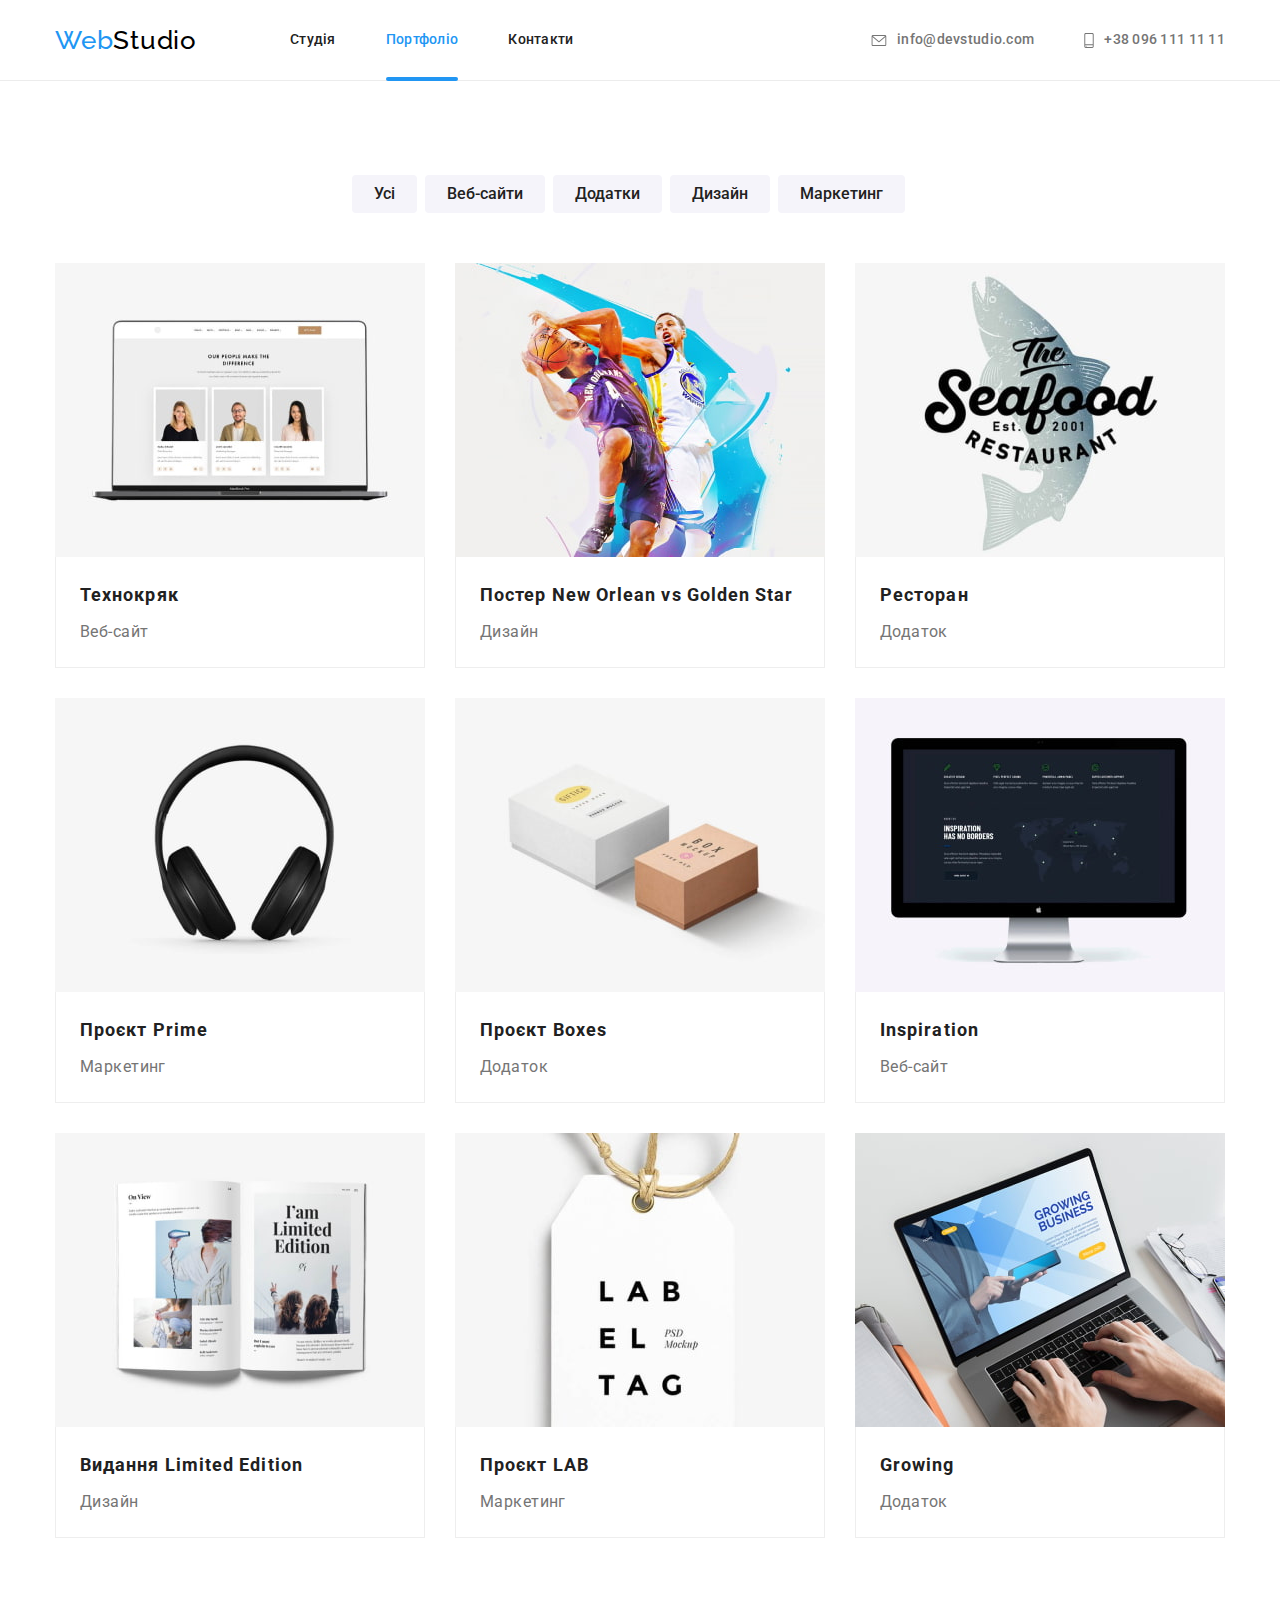
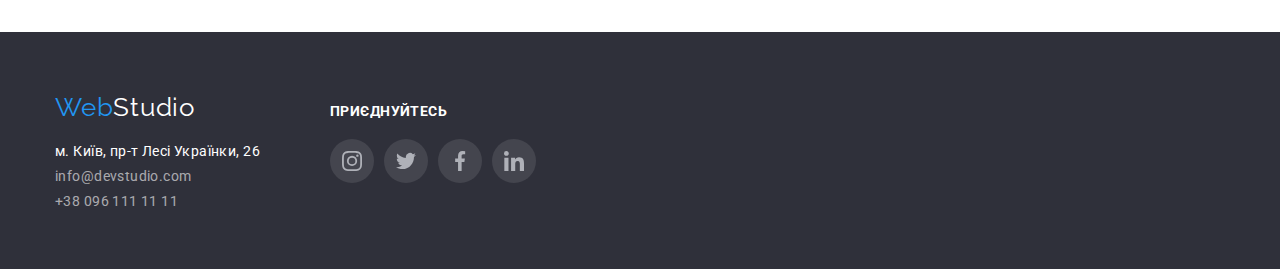
==== portfolio.html @ b23ffc05 "added_HW_5" ====
<!DOCTYPE html>
<html lang="uk">
  <head>
    <meta charset="UTF-8" />
    <meta http-equiv="X-UA-Compatible" content="IE=edge" />
    <meta name="viewport" content="width=device-width, initial-scale=1.0" />
    <title>портфоліо WebStudio</title>
    <link
      href="https://fonts.googleapis.com/css2?family=Raleway:wght@700&family=Roboto:wght@400;500;700;900&display=swap"
      rel="stylesheet"
    />
    <link
      rel="stylesheet"
      href="https://cdnjs.cloudflare.com/ajax/libs/modern-normalize/1.1.0/modern-normalize.min.css"
    />
    <link rel="stylesheet" href="./css/styles.css" />
  </head>
  <body>
    <header>
      <div class="container divheader">
        <nav class="navfooter">
          <a lang="en" href="./index.html" class="logo header">
            <span class="halflogo">Web</span>Studio</a
          >
          <ul class="ulnavigationone">
            <li class="linavigationone"><a href="./index.html" class="link">Студія</a></li>
            <li class="linavigationone">
              <a href="./portfolio.html" class="link current">Портфоліо</a>
            </li>
            <li class="linavigationone"><a href="" class="link">Контакти</a></li>
          </ul>
        </nav>
        <ul class="ulnavigationtwo">
          <li class="linavigationtwo">
            <a lang="en" href="mailto:info@devstudio.com" class="contacts-header">
              <svg class="icon-contacts" width="16" height="12">
                <use href="./images/icons.svg#icon-envelope"></use>
              </svg>
              info@devstudio.com
            </a>
          </li>
          <li class="linavigationtwo">
            <a href="tel:+380961111111" class="contacts-header">
              <svg class="icon-contacts" width="10" height="16">
                <use href="./images/icons.svg#icon-smartphone"></use>
              </svg>
              +38 096 111 11 11
            </a>
          </li>
        </ul>
      </div>
    </header>

    <main>
      <section class="section portfolio">
        <div class="container">
          <h1 class="hidden">Наше портфоліо</h1>
          <ul class="ulbuttonfive">
            <li class="libuttonfive">
              <button type="button" class="button-secondary current">Усі</button>
            </li>
            <li class="libuttonfive">
              <button type="button" class="button-secondary current">Веб-сайти</button>
            </li>
            <li class="libuttonfive">
              <button type="button" class="button-secondary current">Додатки</button>
            </li>
            <li class="libuttonfive">
              <button type="button" class="button-secondary current">Дизайн</button>
            </li>
            <li class="libuttonfive">
              <button type="button" class="button-secondary current">Маркетинг</button>
            </li>
          </ul>
          <ul class="ulfive">
            <li class="lifive">
              <a href="" class="link-portfolio">
                <div class="portfolio-overlay"> 
                <img src="./images/8.jpg" alt="Технокряк" width="370" height="294" /><div class="overlay-hide"><p class="text-overlay">Ресурс пропонує комплексні пропозиції з різним рівнем функціоналу та сервісів. Все це дозволить відвідувачу отримати вичерпні відомості про компанію чи приватну особу.</p></div></div>
                <div class="border">
                  <h2 class="project">Технокряк</h2>
                  <p class="kind">Веб-сайт</p>
                </div>
              </a>
            </li>
            <li class="lifive">
              <a href="" class="link-portfolio">
                <img
                  src="./images/9.jpg"
                  alt="Постер New Orlean vs Golden Star"
                  width="370"
                  height="294"
                />
                <div class="border">
                  <h2 class="project">Постер New Orlean vs Golden Star</h2>
                  <p class="kind">Дизайн</p>
                </div>
              </a>
            </li>
            <li class="lifive">
              <a href="" class="link-portfolio">
                <img src="./images/10.jpg" alt="Ресторан Seafood" width="370" height="294" />
                <div class="border">
                  <h2 class="project">Ресторан</h2>
                  <p class="kind">Додаток</p>
                </div>
              </a>
            </li>
            <li class="lifive">
              <a href="" class="link-portfolio">
                <img src="./images/11.jpg" alt="Проєкт Prime" width="370" height="294" />
                <div class="border">
                  <h2 class="project">Проєкт Prime</h2>
                  <p class="kind">Маркетинг</p>
                </div>
              </a>
            </li>
            <li class="lifive">
              <a href="" class="link-portfolio">
                <img src="./images/12.jpg" alt="Проєкт Boxes" width="370" height="294" />
                <div class="border">
                  <h2 class="project">Проєкт Boxes</h2>
                  <p class="kind">Додаток</p>
                </div>
              </a>
            </li>
            <li class="lifive">
              <a href="" class="link-portfolio">
                <img
                  src="./images/13.jpg"
                  alt="Inspiration has no Borders"
                  width="370"
                  height="294"
                />
                <div class="border">
                  <h2 class="project">Inspiration</h2>
                  <p class="kind">Веб-сайт</p>
                </div>
              </a>
            </li>
            <li class="lifive">
              <a href="" class="link-portfolio">
                <img src="./images/14.jpg" alt="Видання Limited Edition" width="370" height="294" />
                <div class="border">
                  <h2 class="project">Видання Limited Edition</h2>
                  <p class="kind">Дизайн</p>
                </div>
              </a>
            </li>
            <li class="lifive">
              <a href="" class="link-portfolio">
                <img src="./images/15.jpg" alt="Проєкт LAB" width="370" height="294" />
                <div class="border">
                  <h2 class="project">Проєкт LAB</h2>
                  <p class="kind">Маркетинг</p>
                </div>
              </a>
            </li>
            <li class="lifive">
              <a href="" class="link-portfolio">
                <img src="./images/16.jpg" alt="Growing Business" width="370" height="294" />
                <div class="border">
                  <h2 class="project">Growing</h2>
                  <p class="kind">Додаток</p>
                </div>
              </a>
            </li>
          </ul>
        </div>
      </section>
    </main>

    <footer class="page-footer">
      <div class="container divfooter">
        <div>
          <a lang="en" href="./index.html" class="logo footer">
            <span class="halflogo">Web</span>Studio</a
          >
          <address class="address">
            <ul class="ulfooter">
              <li class="lifooter">
                <a
                  class="link addresslink"
                  href="https://www.google.com/maps/place/%D0%B1%D1%83%D0%BB.+%D0%9B%D0%B5%D1%81%D0%B8+%D0%A3%D0%BA%D1%80%D0%B0%D0%B8%D0%BD%D0%BA%D0%B8,+26,+%D0%9A%D0%B8%D0%B5%D0%B2,+02000/@50.4265807,30.5383858,17z/data=!3m1!4b1!4m5!3m4!1s0x40d4cf0e033ecbe9:0x57a4dffefec77da0!8m2!3d50.4265807!4d30.5383858"
                  target="_blank"
                  rel="noopener noreferrer"
                  >м. Київ, пр-т Лесі Українки, 26</a
                >
              </li>
              <li class="lifooter">
                <a lang="en" href="mailto:info@devstudio.com" class="contacts-footer">
                  info@devstudio.com</a
                >
              </li>
              <li class="lifooter">
                <a href="tel:+380961111111" class="contacts-footer">+38 096 111 11 11</a>
              </li>
            </ul>
          </address>
        </div>
        <div class="social-footer">
          <b class="makeit">ПРИЄДНУЙТЕСЬ</b>
          <ul class="footer-links">
            <li class="social-list">
              <a href="" class="social-link">
                <svg width="20" height="20">
                  <use href="./images/icons.svg#icon-instagram"></use>
                </svg>
              </a>
            </li>
            <li class="social-list">
              <a href="" class="social-link">
                <svg width="20" height="20">
                  <use href="./images/icons.svg#icon-twitter"></use>
                </svg>
              </a>
            </li>
            <li class="social-list">
              <a href="" class="social-link">
                <svg width="20" height="20">
                  <use href="./images/icons.svg#icon-facebook"></use>
                </svg>
              </a>
            </li>
            <li class="social-list">
              <a href="" class="social-link">
                <svg width="20" height="20">
                  <use href="./images/icons.svg#icon-linkedin"></use>
                </svg>
              </a>
            </li>
          </ul>
        </div>
            </li>
          </ul>
        </div>
      </div>
    </footer>
  </body>
</html>
---- css/styles.css ----
/*  ГЛАВНОЕ */

:root {
    --primary-text-color: #212121;
    --interactive-color: #2196F3;
    --secondary-text-color: #757575;
    --background-text-color: #FFFFFF;
    --logo-color-header: #000000;
    --footer-backgroud-color: #2F303A;
    --background-section-color: #F5F4FA;
    --border-color: #EEEEEE;
    --color-icons: #AFB1B8;
}

body {
    background-color: #FFFFFF;
    color: var(--primary-text-color);
    font-family: Roboto, sans-serif;
    font-size: 14px;
    letter-spacing: 0.03em;
}

.container {
    margin-right: auto;
    margin-left: auto;
    width: 1200px;
    padding-left: 15px;
    padding-right: 15px;
    }

.section {
    padding-top: 94px;
    padding-bottom: 94px;
}

h1, h2, h3, h4, h5, h6 {
    margin-top: 0;
    margin-bottom: 0;
    }

p {
    margin-top: 0;
    margin-bottom: 0;
    }

ul {
    margin: 0;
    padding: 0;
    list-style: none;
}

/* ЛОГОТИП */

.halflogo {
    color: var(--interactive-color);
}

.logo {
    color: var(--logo-color-header);
    font-family: Raleway, sans-serif;
    font-size: 26px;
    line-height: 1.19;
    text-decoration: none;
    letter-spacing: 0.03em;
}

.footer {
    color: var(--background-text-color);
}

.link {
    text-decoration: none;
}

/* ХЕДЕР */

header {
    border-bottom: 1px solid #ECECEC;
   /* position: fixed;
    height: 79.93px;
    opacity: 1;
    z-index: 9;
    background-color: #FFFFFF;*/
}

.divheader {
    display: flex;
    color: var(--secondary-text-color);
    letter-spacing: 0.02em;
    font-weight: 500;
    line-height: 1.14;
    align-items: center;
}

.navfooter {
    display: flex;
    align-items: center;
}

.ulnavigationone {
    display: flex;
    margin-left: 93px;
    gap: 50px;

    transition-property: color;
    transition-duration: 250ms;
    transition-timing-function: cubic-bezier(0.4, 0, 0.2, 1);
}

.ulnavigationone a {
    padding-top: 32px;
    padding-bottom: 32px;
    display: block;
    color: var(--primary-text-color);
}

.ulnavigationtwo {
    display: flex;
    list-style: none;
    margin-left: auto;
}

.linavigationtwo:last-child {
    margin-left: 50px;
}

.ulnavigationone .link:hover,
.ulnavigationone .link:focus {
    color: var(--interactive-color);
}

/* ГЛАВНАЯ СЕКЦИЯ */

.main {
    padding-top: 200px;
    padding-bottom: 200px;
    text-align: center;
}

.overlay {
    height: 600px;
    max-width: 1600px;
    margin-left: auto;
    margin-right: auto;
    background-image: linear-gradient(to right, rgba(47, 48, 58, 0.4), rgba(47, 48, 58, 0.4)),
    url(../images/main-background.jpg);
    background-size: cover;
    background-position: center;
    background-color: #c4c4c4;
}

.main-title {
    color: var(--background-text-color);
    letter-spacing: 0.06em;
    font-size: 44px;
    line-height: 1.36;
    font-weight: 900;
    width: 696px;
    margin-left: auto;
    margin-right: auto;
}

/* Секция 2 */

.ulsectiontwo {
    display: flex;
    padding: initial;
}

.lisectiontwo {
    width: 270px;
    margin-right: 30px;
    list-style: none;
    background-color: var(--background-text-color);
    text-align: left;
}

.lisectiontwo:last-child {
    margin-right: 0;
}

.lisectiontwo:first-child {
    margin-left: 0;
}

.two {
    padding-bottom: 0;
}

.titletwosection {
    color: var(--primary-text-color);
    font-weight: 700;
    line-height: 1.14;
    margin-bottom: 10px;
    font-size: 14px;
}

.section .pluses {
    color: var(--secondary-text-color);
    line-height: 1.71;
}

/* Секция 3 */

.ulsectionthree {
    display: flex;
    padding: initial;
    list-style: none;
}

.lisectionthree {
    margin-right: 30px;
    background-color: var(--border-color)
}

.lisectionthree:last-child {
    margin-right: 0;
}

.three {
    padding-bottom: 0;
}

.title-section {
    text-align: center;
    font-size: 36px;
    line-height: 1.16;
    font-weight: 700;
    margin-bottom: 50px;
    color: var(--primary-text-color);
}

/* Секция 4 */

.team {
    background-color: #F5F4FA;
}

.list {
    display: flex;
}

.item {
    margin-right: 30px;
    background-color: var(--background-text-color);
    box-shadow: 0px 1px 3px rgba(0, 0, 0, 0.12), 0px 1px 1px rgba(0, 0, 0, 0.14), 0px 2px 1px rgba(0, 0, 0, 0.2);
    border-radius: 0px 0px 4px 4px;
    text-align: center;
}

.item:last-child {
    margin-right: 0;
}

.name {
    color: var(--primary-text-color);
    font-weight: 500;
    font-size: 16px;
    line-height: 1.19;
}

.profession {
    color: var(--secondary-text-color);
    font-size: 16px;
    line-height: 1.19;
    margin-top: 10px;
}

.team-contacts {
    padding-top: 30px;
    padding-bottom: 30px;
}

.list-contacts {
    width: 44px;
}

/* СЕКЦИЯ 5 (Кнопки) */

.ulbuttonfive {
    display: flex;
    list-style: none;
    padding-left: 0;
    margin-bottom: 50px;
    gap: 8px;
}


.libuttonfive:last-child {
    margin-right: 298px;
}

.libuttonfive:first-child {
    margin-left: 297px;
}

/* Секция 5 (Портфолио) */

.portfolio {
    background-color: var(--background-text-color)
}

.ulfive {                    /* !!! ИДЕАЛ НАЧАЛО !!! */
    display: flex;          /* В случае изменения ширины макета меняем ширину в divfive и container, узнаем кол-во и размер отступов (формула) + плюс кол-во елементов в строке */
    flex-wrap: wrap;
    list-style: none;
    padding-left: 0;
}

.lifive {
    width: calc((100% - 2 * 30px) / 3);
    background-color: var(--background-text-color);
    margin-right: 30px;
    margin-bottom: 30px;
}

.lifive:nth-child(3n) {
    margin-right: 0;
}

.lifive:nth-last-child(-n + 3) {                    /* !!! ИДЕАЛ КОНЕЦ !!! */                                    
    margin-bottom: 0;
}

.section .project {
    color: var(--primary-text-color);
    font-size: 18px;
    line-height: 2.0;
    letter-spacing: 0.06em;
    
}

.section .kind {
    color: var(--secondary-text-color);
    font-size: 16px;
    line-height: 1.88;
    margin-top: 4px;
}

.border {
    padding-top: 20px;
    padding-bottom: 20px;
    padding-left: 24px;
    padding-right: 24px;
    border-left: 1px solid var(--border-color);
    border-right: 1px solid var(--border-color);
    border-bottom: 1px solid var(--border-color);
}

.link-portfolio {
    display: block;
    text-decoration: none;

    transition-property: box-shadow;
    transition-duration: 250ms;
    transition-timing-function: cubic-bezier(0.4, 0, 0.2, 1);
}

.link-portfolio:hover {
    box-shadow: 0px 1px 1px rgba(0, 0, 0, 0.12), 0px 4px 4px rgba(0, 0, 0, 0.06), 1px 4px 6px rgba(0, 0, 0, 0.16);
}

/* ФУТЕР */

.page-footer {
    padding-top: 60px;
    padding-bottom: 60px;
    background-color: var(--footer-backgroud-color);
}

.ulfooter {
    display: block;
    flex-wrap: wrap;
    padding: initial;
}

.lifooter {
    margin-bottom: 9px;
    list-style: none;
}

.lifooter:last-child{
    margin-bottom: 0;
}

.addresslink {
    color:#FFFFFF;
}

.address {
    font-style: normal;
    margin-top: 20px;
}

.link.addresslink {
transition-property: color;
transition-duration: 250ms;
transition-timing-function: cubic-bezier(0.4, 0, 0.2, 1);
}

.link.addresslink:hover,
.link.addresslink:focus {
    color: var(--interactive-color);
}

/* КОНТАКТЫ */

.contacts-header {
    display: flex;
    color: var(--secondary-text-color);
    letter-spacing: 0.02em;
    text-decoration: none;
    fill: currentColor;
    align-items: center;  

    transition-property: color, fill;
    transition-duration: 250ms;
    transition-timing-function: cubic-bezier(0.4, 0, 0.2, 1);
}

.contacts-header:hover,
.contacts-header:focus {  
    fill: var(--interactive-color);
    color: var(--interactive-color);
}

.contacts-footer {
    color: rgba(255, 255, 255, 0.6);
    text-decoration: none;
    font-weight: normal;
    display: block;

    transition-property: color;
    transition-duration: 250ms;
    transition-timing-function: cubic-bezier(0.4, 0, 0.2, 1);
}

.contacts-footer:hover,
.contacts-footer:focus {
    color: var(--interactive-color);
}

/* КНОПКИ */

.button-primary {
    color: var(--background-text-color);
    background-color: var(--interactive-color);
    letter-spacing: 0.06em;
    font-weight: 700;
    font-size: 16px;
    line-height: 1.88;
    cursor: pointer;
    border-radius: 4px;
    padding: 10px 32px;
    min-width: 130px;
    border: 0 solid transparent;
    margin-top: 30px;

    transition-property: box-shadow, background-color;
    transition-duration: 250ms;
    transition-timing-function: cubic-bezier(0.4, 0, 0.2, 1);
    
}

.button-primary:hover,
.button-secondary:focus {
    box-shadow: 0px 4px 4px rgba(0, 0, 0, 0.15);
    background-color: var(--interactive-color);
}

.button-secondary {
    font-family: inherit;
    color: var(--primary-text-color);
    background-color: var(--background-section-color);
    font-weight: 500;
    font-size: 16px;
    line-height: 1.63;
    cursor: pointer;
    border-radius: 4px;
    padding: 6px 22px;
    border: 0 solid transparent;

    transition-property: box-shadow, color, background-color;
    transition-duration: 250ms;
    transition-timing-function: cubic-bezier(0.4, 0, 0.2, 1);
}

.button-secondary:hover,
.button-secondary:focus {
    background-color: var(--interactive-color);
    color: var(--background-text-color);
    box-shadow: 0px 3px 1px rgba(0, 0, 0, 0.1), 0px 1px 2px rgba(0, 0, 0, 0.08), 0px 2px 2px rgba(0, 0, 0, 0.12);
}

/* СПРЯТАННЫЙ ЕЛЕМЕНТ */ 

.hidden {
    position: absolute;
    white-space: nowrap;
    width: 0;
    height: 0;
    overflow: hidden;
}

img {
    display: block;
    max-width: 100%;
    height: auto;
}

/* ИКОНКИ НАШИ ПЛЮСЫ */

.plusesicons {
    background-color: var(--background-section-color);
    border-radius: 4px;
    margin-bottom: 30px;
    height: 120px;
    display: flex;
    align-items: center;
    justify-content: center;
}

/* СЕКЦИЯ ПОСТОЯННЫХ КЛИЕНТОВ */

.page-clients {
    display: flex;
    gap: 30px; 
}

.link-clients {
    display: block;
    border: 1px solid var(--color-icons);
    border-radius: 4px;
    cursor: pointer;
    width: 170px;
    height: 92px;
    fill: var(--color-icons);
    display: flex;
    align-items: center;
    justify-content: center;

    transition-property: fill, border-color;
    transition-duration: 250ms;
    transition-timing-function: cubic-bezier(0.4, 0, 0.2, 1);
}

.link-clients:hover,
.link-clients:focus {
    fill: var(--interactive-color);
    border-color: var(--interactive-color);
}

/* ИКОНКИ СОЦ СЕТЕЙ */

.social {
    display: flex;
    justify-content:center;
    gap: 10px;
    padding-top: 16px;
}

.social-link {
    fill: var(--color-icons);
    height: 44px;
    width: 100%;
    display: flex;
    justify-content: center;
    align-items: center;
    background-color: #2196F3;
    background: rgba(255, 255, 255, 0.1);
    border-radius: 50%;

    transition-property: fill, border-radius, background-color;
    transition-duration: 250ms;
    transition-timing-function: cubic-bezier(0.4, 0, 0.2, 1);
}

.social-link:hover,
.social-link:focus {
    fill: var(--background-text-color);
    background-color: var(--interactive-color);
    border-radius: 50%;
}

/* Иконки контактов */ 


.icon-contacts {
    margin-right: 10px;
    padding-top: 1px;    
}


/* Иконки футер */

.makeit {
    font-weight: 700;
    font-size: 14px;
    line-height: 1.14px;
    letter-spacing: 0.03em;
    color: var(--background-text-color); 
}

.divfooter {
    display: flex;
    align-items: baseline;
}

.social-list {
    width: 44px;
}

.footer-links {
    display: flex;
    gap: 10px;
    margin-top: 20px;
}

.social-footer {
    margin-left: 70px;
}


/* УРОК ПОЗИЦИОНИРОВАНИЕ */

/* ОВЕРЛЕЙ ПОРТФОЛИО */

.portfolio-overlay {
    position: relative;
    overflow: hidden;
}

.overlay-hide {
    position: absolute;
    display: flex;
    width: 100%;
    height: 100%;
    opacity: 1;
    transition: opacity 250ms cubic-bezier(0.4, 0, 0.2, 1);
    background: rgba(33, 150, 243, 0.9);
}


.portfolio-overlay:hover .overlay-hide,
.portfolio-overlay:focus .overlay-hide {
    top: 100%;
    transform: translate(0%, -100%);
    transition: transform 250ms cubic-bezier(0.4, 0, 0.2, 1);
}

.text-overlay {
    color: #FFFFFF;
    font-size: 18px;
    line-height: 1.56;
    letter-spacing: 0.03em;
    display: flex;
    align-items: center;
    padding-left: 24px;
    padding-right: 24px;
}

/* МОДАЛЬНОЕ ОКНО */

.backdrop {
    position: fixed;
    top: 0;
    bottom: 0;
    width: 100%;
    height: 100%;
    background-color: rgba(0, 0, 0, 0.2);

    opacity: 1;
    transition: opacity 250ms cubic-bezier(0.4, 0, 0.2, 1);
    transition: background-color 250ms cubic-bezier(0.4, 0, 0.2, 1);
}

.backdrop.is-hidden {
    opacity: 0;
    pointer-events: none;
    visibility: hidden;

}

.modal {
    position: absolute;
    top: 45%;
    left: 50%;
    transform: translate(-50%, -50%) scale(1);    /*!!!!!*/

    background: var(--background-text-color);
    box-shadow: 0px 1px 3px rgba(0, 0, 0, 0.12), 0px 1px 1px rgba(0, 0, 0, 0.14), 0px 2px 1px rgba(0, 0, 0, 0.2);
    border-radius: 4px;

    width: 528px;
    height: 581px;
    
    background-color: var(--background-text-color);

    transition: transform 250ms cubic-bezier(0.4, 0, 0.2, 1);
}

.close-modal {
    background-color: #FFFFFF;
    border: none; 
}

.close-button {
    background: #FFFFFF;
    border: 1px solid rgba(0, 0, 0, 0.1);
    border-radius: 50%;
    margin-left: 490px;
    margin-top: 8px; 
}

.backdrop.is-hidden .modal {
    transform: translate(-50%, -50%) scale(0.9);  /*!!!!!!*/
}

/* ЧИМ МИ ЗАЙМАЄМОСЯ ОВЕРЛЕЙ */


.pluses-overlay {
    position: relative;
}

.plusestext-overlay {
    position: absolute;
    
    font-style: normal;
    font-weight: 700;
    line-height: 1.14;
    letter-spacing: 0.03em;
    color: var(--background-text-color);

    padding-bottom: 27px;
    bottom: 0px;
    transition: 250ms opacity cubic-bezier(0.4, 0, 0.2, 1);
    opacity: 1;
    width: 100%;
    height: 100%;
    display: flex;
    align-items:flex-end;
    justify-content: center;
}

.pluses-overlay::before {
    content: '';
    position: absolute;
    
    width: 370px;
    height: 70px;
    background: rgba(47, 48, 58, 0.8);
    opacity: 1;
    bottom: 0;
    transition: 250ms opacity cubic-bezier(0.4, 0, 0.2, 1);
}


/* НИЖНЕЕ ПОДЧЕРКИВАНИЕ */

.link.current {
    position: relative;
    color: var(--interactive-color);
}
.link.current::after {
    content: '';
    position: absolute;
    background-color: var(--interactive-color);
    border-radius: 2px;
    width: 100%;
    height: 4px;
    bottom: -1px;
    left: 0;
}
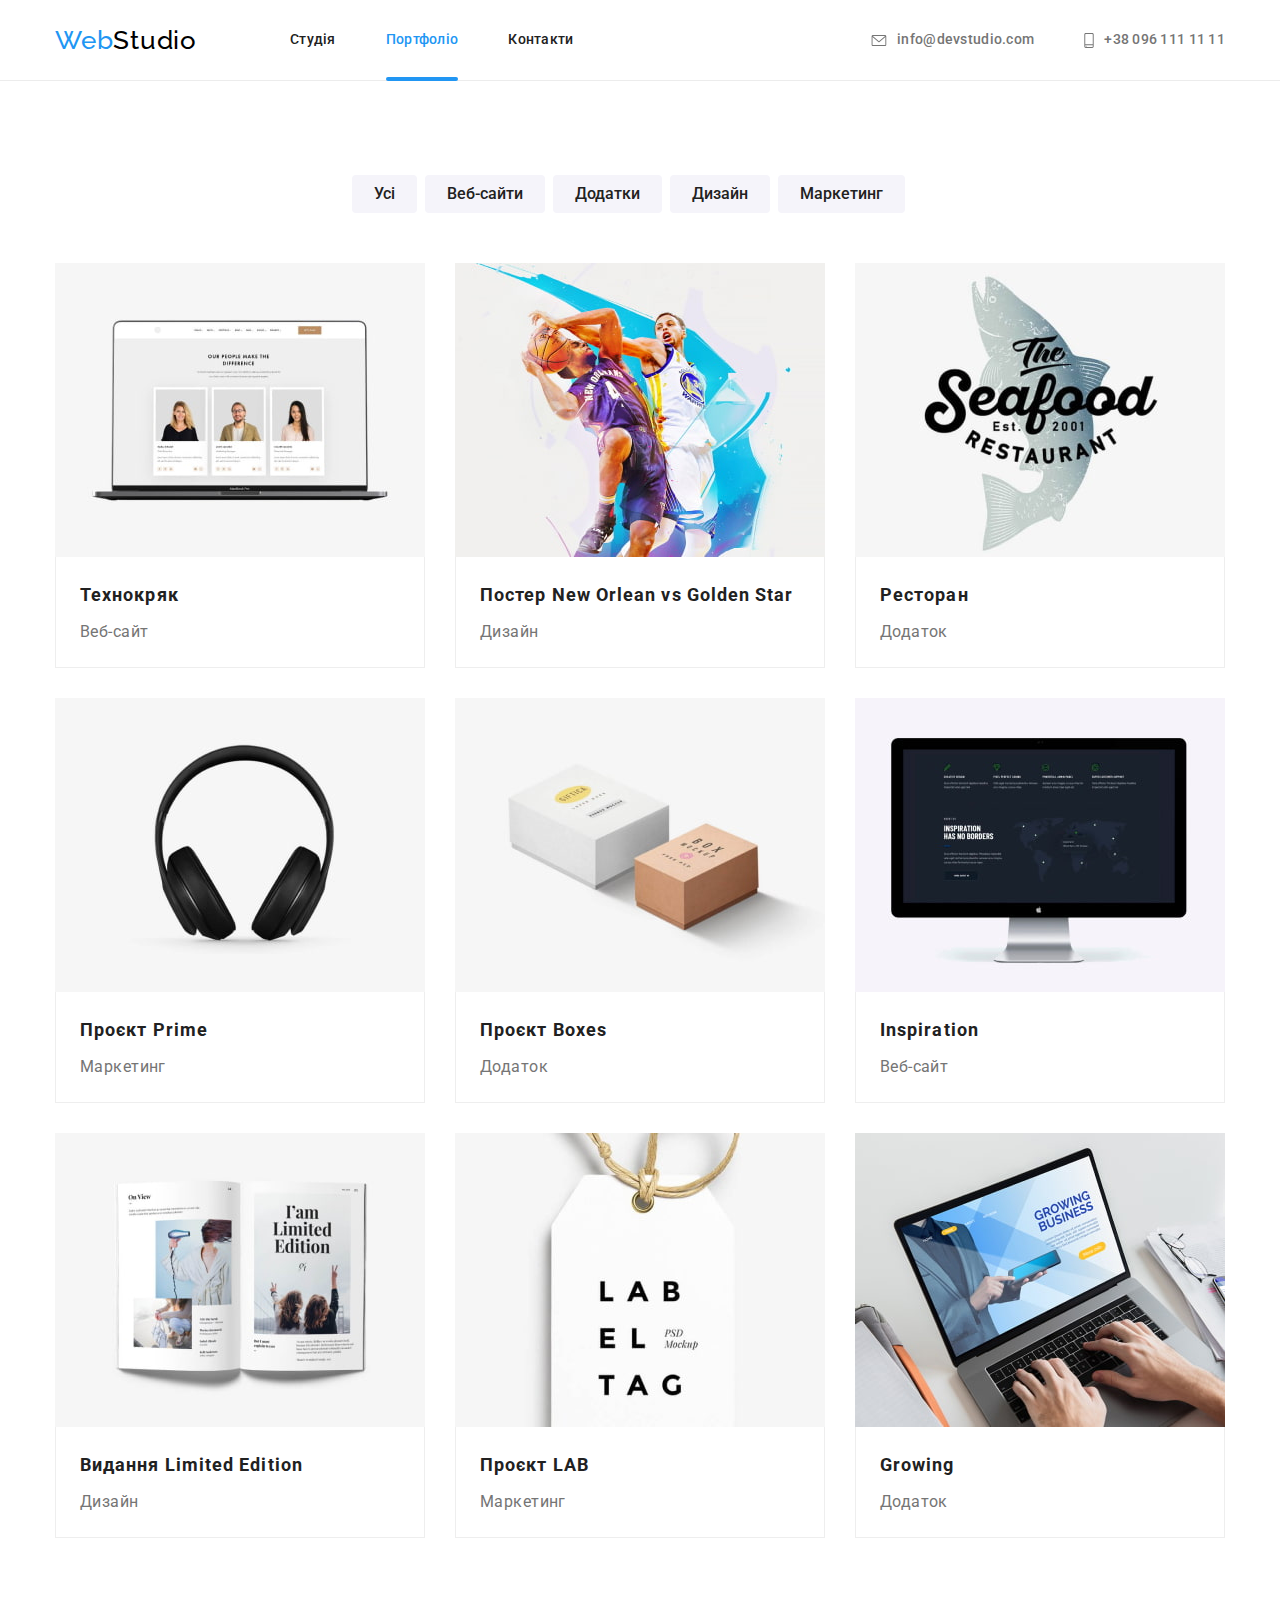
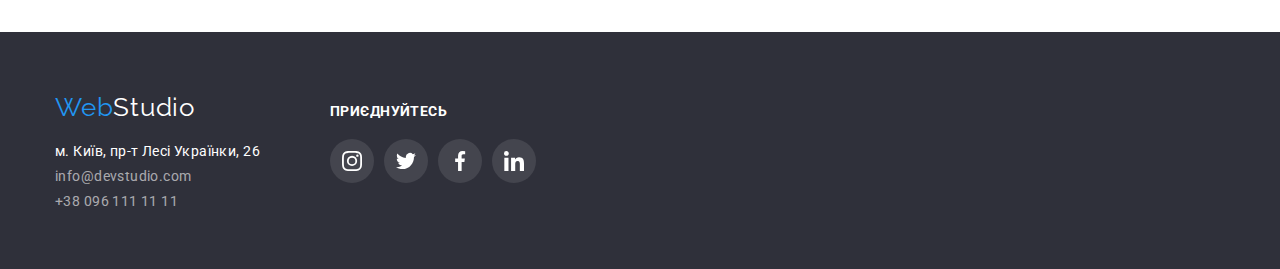
==== commit 9e5007a5: "ready" ====
--- a/portfolio.html
+++ b/portfolio.html
@@ -75,8 +75,16 @@
           <ul class="ulfive">
             <li class="lifive">
               <a href="" class="link-portfolio">
-                <div class="portfolio-overlay"> 
-                <img src="./images/8.jpg" alt="Технокряк" width="370" height="294" /><div class="overlay-hide"><p class="text-overlay">Ресурс пропонує комплексні пропозиції з різним рівнем функціоналу та сервісів. Все це дозволить відвідувачу отримати вичерпні відомості про компанію чи приватну особу.</p></div></div>
+                <div class="portfolio-overlay">
+                  <img src="./images/8.jpg" alt="Технокряк" width="370" height="294" />
+                  <div class="overlay-hide">
+                    <p class="text-overlay">
+                      Ресурс пропонує комплексні пропозиції з різним рівнем функціоналу та сервісів.
+                      Все це дозволить відвідувачу отримати вичерпні відомості про компанію чи
+                      приватну особу.
+                    </p>
+                  </div>
+                </div>
                 <div class="border">
                   <h2 class="project">Технокряк</h2>
                   <p class="kind">Веб-сайт</p>
@@ -231,9 +239,6 @@
             </li>
           </ul>
         </div>
-            </li>
-          </ul>
-        </div>
       </div>
     </footer>
   </body>
--- a/css/styles.css
+++ b/css/styles.css
@@ -620,6 +620,9 @@
     margin-left: 70px;
 }
 
+.social-list a {
+    fill: var(--background-text-color);
+}
 
 /* УРОК ПОЗИЦИОНИРОВАНИЕ */
 
@@ -641,8 +644,8 @@
 }
 
 
-.portfolio-overlay:hover .overlay-hide,
-.portfolio-overlay:focus .overlay-hide {
+.lifive:hover .overlay-hide,
+.lifive:focus .overlay-hide {
     top: 100%;
     transform: translate(0%, -100%);
     transition: transform 250ms cubic-bezier(0.4, 0, 0.2, 1);
@@ -773,20 +776,48 @@
     left: 0;
 }
 
-
-
-
-
-
-
-
-
-
-
-
-
-
-
-
-
-
+/* ФОРМЫ */
+
+textarea {
+    resize: none;
+}
+
+.form {
+    width: 528px;
+    height: 581px;
+    outline: 1px solid green;
+    margin-left: auto;
+    margin-right: auto;
+    padding-top: 40px;
+}
+
+.form-field {
+    outline: 1px solid purple;
+    margin-bottom: 20px;
+    display: flex;
+    flex-direction: column;
+}
+
+.form-field label {
+    margin-bottom: 5px;
+}
+
+.form-field input {
+    margin: 0;
+    padding: 0;
+}
+
+
+
+
+
+
+
+
+
+
+
+
+
+
+
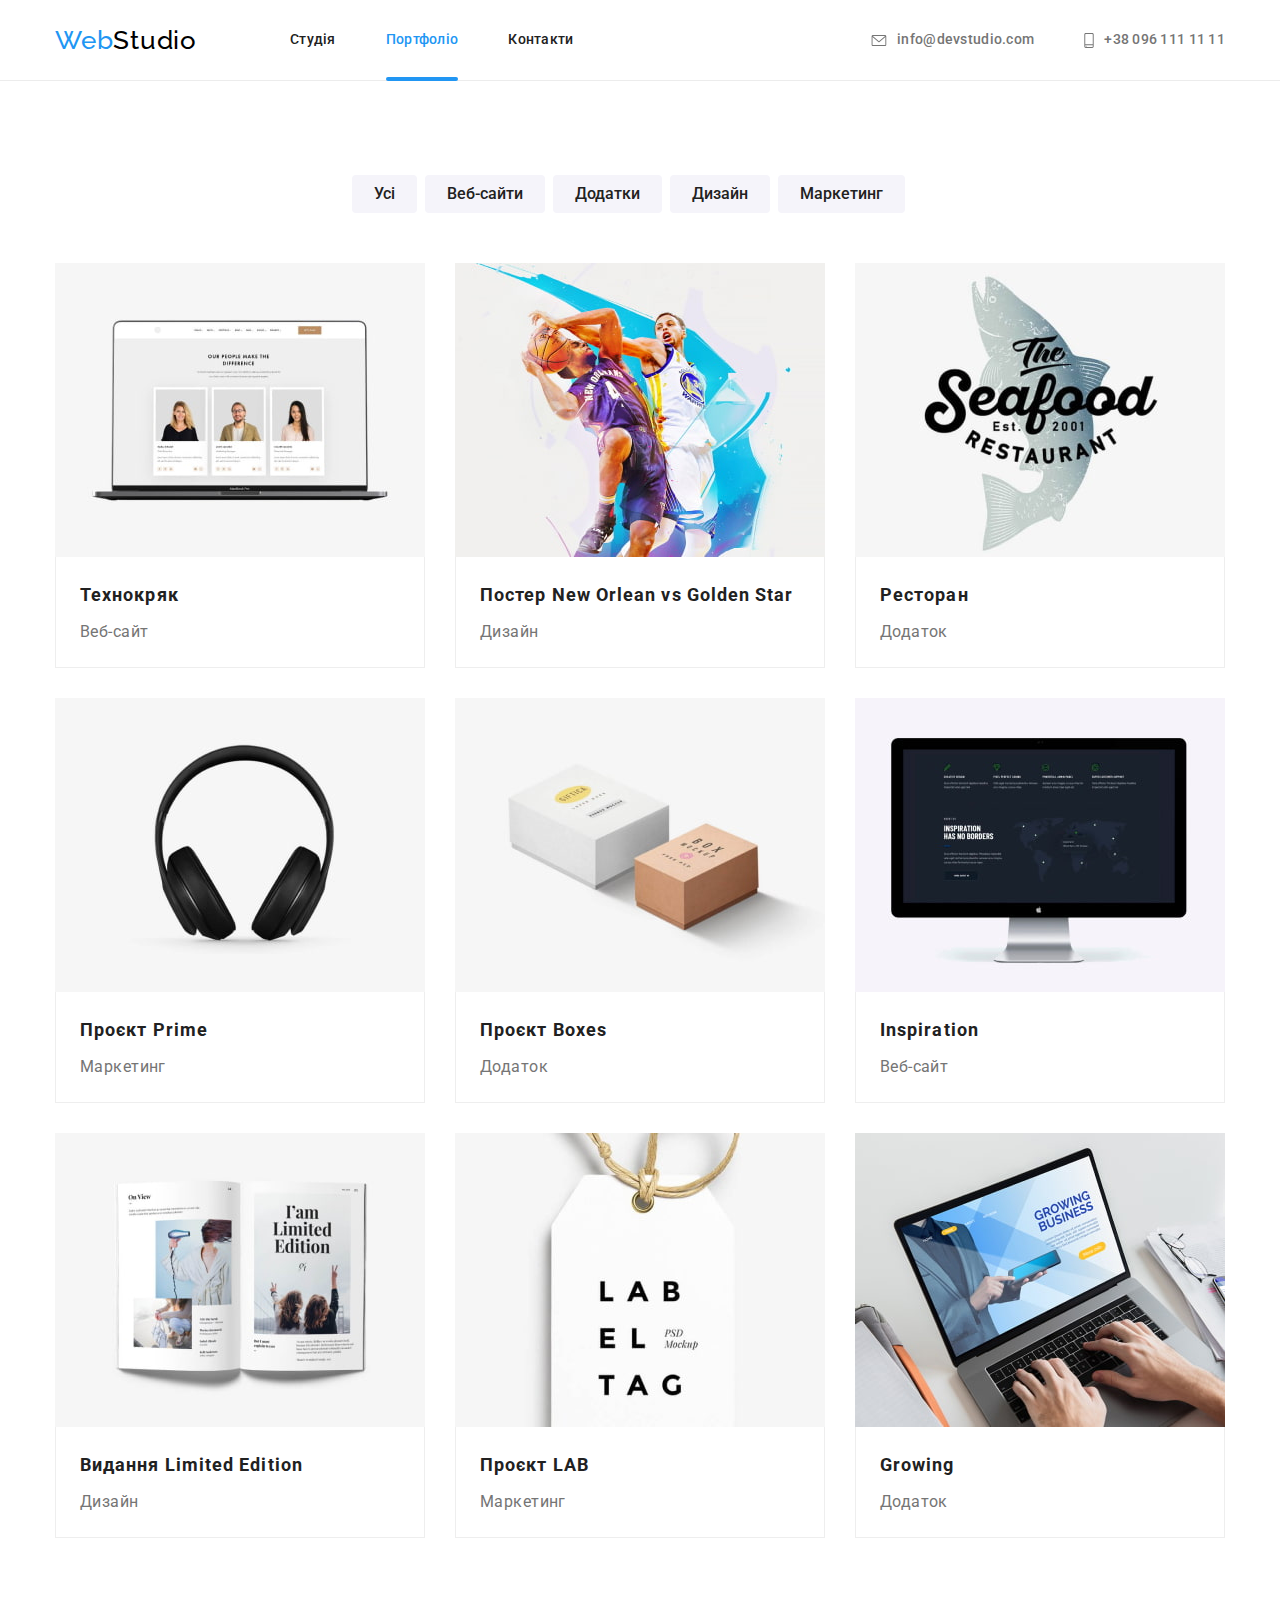
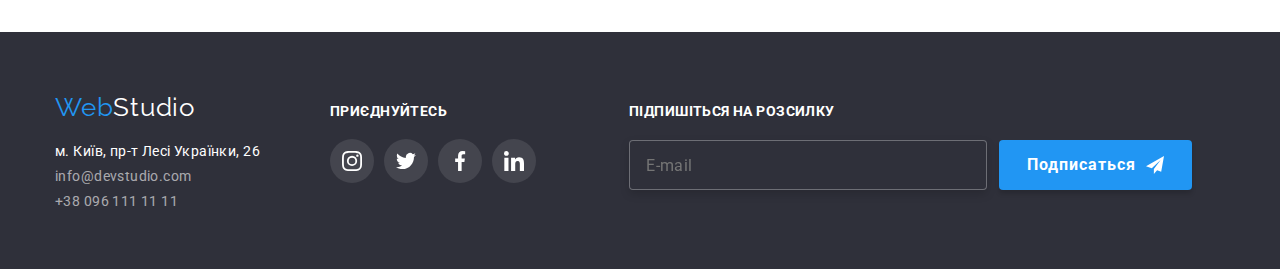
==== commit 6b27210e: "correct" ====
--- a/portfolio.html
+++ b/portfolio.html
@@ -239,6 +239,21 @@
             </li>
           </ul>
         </div>
+        <div class="form-footer">
+          <form class="form">
+            <b class="form-title">ПІДПИШІТЬСЯ НА РОЗСИЛКУ</b>
+            <div class="form-elements">
+              <label for="mail"></label>
+              <input type="email" name="mail" id="mail" placeholder="E-mail" />
+              <button class="button-subscribe" type="button">
+                Подписаться
+                <svg class="subscribe-icon" width="18" height="18">
+                  <use href="/images/icons.svg#icon-icon-send"></use>
+                </svg>
+              </button>
+            </div>
+          </form>
+        </div>
       </div>
     </footer>
   </body>
--- a/css/styles.css
+++ b/css/styles.css
@@ -1,82 +1,87 @@
 /*  ГЛАВНОЕ */
 
 :root {
-    --primary-text-color: #212121;
-    --interactive-color: #2196F3;
-    --secondary-text-color: #757575;
-    --background-text-color: #FFFFFF;
-    --logo-color-header: #000000;
-    --footer-backgroud-color: #2F303A;
-    --background-section-color: #F5F4FA;
-    --border-color: #EEEEEE;
-    --color-icons: #AFB1B8;
+  --primary-text-color: #212121;
+  --interactive-color: #2196f3;
+  --secondary-text-color: #757575;
+  --background-text-color: #ffffff;
+  --logo-color-header: #000000;
+  --footer-backgroud-color: #2f303a;
+  --background-section-color: #f5f4fa;
+  --border-color: #eeeeee;
+  --color-icons: #afb1b8;
 }
 
 body {
-    background-color: #FFFFFF;
-    color: var(--primary-text-color);
-    font-family: Roboto, sans-serif;
-    font-size: 14px;
-    letter-spacing: 0.03em;
+  background-color: #ffffff;
+  color: var(--primary-text-color);
+  font-family: Roboto, sans-serif;
+  font-size: 14px;
+  letter-spacing: 0.03em;
 }
 
 .container {
-    margin-right: auto;
-    margin-left: auto;
-    width: 1200px;
-    padding-left: 15px;
-    padding-right: 15px;
-    }
+  margin-right: auto;
+  margin-left: auto;
+  width: 1200px;
+  padding-left: 15px;
+  padding-right: 15px;
+}
 
 .section {
-    padding-top: 94px;
-    padding-bottom: 94px;
-}
-
-h1, h2, h3, h4, h5, h6 {
-    margin-top: 0;
-    margin-bottom: 0;
-    }
+  padding-top: 94px;
+  padding-bottom: 94px;
+}
+
+h1,
+h2,
+h3,
+h4,
+h5,
+h6 {
+  margin-top: 0;
+  margin-bottom: 0;
+}
 
 p {
-    margin-top: 0;
-    margin-bottom: 0;
-    }
+  margin-top: 0;
+  margin-bottom: 0;
+}
 
 ul {
-    margin: 0;
-    padding: 0;
-    list-style: none;
+  margin: 0;
+  padding: 0;
+  list-style: none;
 }
 
 /* ЛОГОТИП */
 
 .halflogo {
-    color: var(--interactive-color);
+  color: var(--interactive-color);
 }
 
 .logo {
-    color: var(--logo-color-header);
-    font-family: Raleway, sans-serif;
-    font-size: 26px;
-    line-height: 1.19;
-    text-decoration: none;
-    letter-spacing: 0.03em;
+  color: var(--logo-color-header);
+  font-family: Raleway, sans-serif;
+  font-size: 26px;
+  line-height: 1.19;
+  text-decoration: none;
+  letter-spacing: 0.03em;
 }
 
 .footer {
-    color: var(--background-text-color);
+  color: var(--background-text-color);
 }
 
 .link {
-    text-decoration: none;
+  text-decoration: none;
 }
 
 /* ХЕДЕР */
 
 header {
-    border-bottom: 1px solid #ECECEC;
-   /* position: fixed;
+  border-bottom: 1px solid #ececec;
+  /* position: fixed;
     height: 79.93px;
     opacity: 1;
     z-index: 9;
@@ -84,544 +89,544 @@
 }
 
 .divheader {
-    display: flex;
-    color: var(--secondary-text-color);
-    letter-spacing: 0.02em;
-    font-weight: 500;
-    line-height: 1.14;
-    align-items: center;
+  display: flex;
+  color: var(--secondary-text-color);
+  letter-spacing: 0.02em;
+  font-weight: 500;
+  line-height: 1.14;
+  align-items: center;
 }
 
 .navfooter {
-    display: flex;
-    align-items: center;
+  display: flex;
+  align-items: center;
 }
 
 .ulnavigationone {
-    display: flex;
-    margin-left: 93px;
-    gap: 50px;
-
-    transition-property: color;
-    transition-duration: 250ms;
-    transition-timing-function: cubic-bezier(0.4, 0, 0.2, 1);
+  display: flex;
+  margin-left: 93px;
+  gap: 50px;
+
+  transition-property: color;
+  transition-duration: 250ms;
+  transition-timing-function: cubic-bezier(0.4, 0, 0.2, 1);
 }
 
 .ulnavigationone a {
-    padding-top: 32px;
-    padding-bottom: 32px;
-    display: block;
-    color: var(--primary-text-color);
+  padding-top: 32px;
+  padding-bottom: 32px;
+  display: block;
+  color: var(--primary-text-color);
 }
 
 .ulnavigationtwo {
-    display: flex;
-    list-style: none;
-    margin-left: auto;
+  display: flex;
+  list-style: none;
+  margin-left: auto;
 }
 
 .linavigationtwo:last-child {
-    margin-left: 50px;
+  margin-left: 50px;
 }
 
 .ulnavigationone .link:hover,
 .ulnavigationone .link:focus {
-    color: var(--interactive-color);
+  color: var(--interactive-color);
 }
 
 /* ГЛАВНАЯ СЕКЦИЯ */
 
 .main {
-    padding-top: 200px;
-    padding-bottom: 200px;
-    text-align: center;
+  padding-top: 200px;
+  padding-bottom: 200px;
+  text-align: center;
 }
 
 .overlay {
-    height: 600px;
-    max-width: 1600px;
-    margin-left: auto;
-    margin-right: auto;
-    background-image: linear-gradient(to right, rgba(47, 48, 58, 0.4), rgba(47, 48, 58, 0.4)),
+  height: 600px;
+  max-width: 1600px;
+  margin-left: auto;
+  margin-right: auto;
+  background-image: linear-gradient(to right, rgba(47, 48, 58, 0.4), rgba(47, 48, 58, 0.4)),
     url(../images/main-background.jpg);
-    background-size: cover;
-    background-position: center;
-    background-color: #c4c4c4;
+  background-size: cover;
+  background-position: center;
+  background-color: #c4c4c4;
 }
 
 .main-title {
-    color: var(--background-text-color);
-    letter-spacing: 0.06em;
-    font-size: 44px;
-    line-height: 1.36;
-    font-weight: 900;
-    width: 696px;
-    margin-left: auto;
-    margin-right: auto;
+  color: var(--background-text-color);
+  letter-spacing: 0.06em;
+  font-size: 44px;
+  line-height: 1.36;
+  font-weight: 900;
+  width: 696px;
+  margin-left: auto;
+  margin-right: auto;
 }
 
 /* Секция 2 */
 
 .ulsectiontwo {
-    display: flex;
-    padding: initial;
+  display: flex;
+  padding: initial;
 }
 
 .lisectiontwo {
-    width: 270px;
-    margin-right: 30px;
-    list-style: none;
-    background-color: var(--background-text-color);
-    text-align: left;
+  width: 270px;
+  margin-right: 30px;
+  list-style: none;
+  background-color: var(--background-text-color);
+  text-align: left;
 }
 
 .lisectiontwo:last-child {
-    margin-right: 0;
+  margin-right: 0;
 }
 
 .lisectiontwo:first-child {
-    margin-left: 0;
+  margin-left: 0;
 }
 
 .two {
-    padding-bottom: 0;
+  padding-bottom: 0;
 }
 
 .titletwosection {
-    color: var(--primary-text-color);
-    font-weight: 700;
-    line-height: 1.14;
-    margin-bottom: 10px;
-    font-size: 14px;
+  color: var(--primary-text-color);
+  font-weight: 700;
+  line-height: 1.14;
+  margin-bottom: 10px;
+  font-size: 14px;
 }
 
 .section .pluses {
-    color: var(--secondary-text-color);
-    line-height: 1.71;
+  color: var(--secondary-text-color);
+  line-height: 1.71;
 }
 
 /* Секция 3 */
 
 .ulsectionthree {
-    display: flex;
-    padding: initial;
-    list-style: none;
+  display: flex;
+  padding: initial;
+  list-style: none;
 }
 
 .lisectionthree {
-    margin-right: 30px;
-    background-color: var(--border-color)
+  margin-right: 30px;
+  background-color: var(--border-color);
 }
 
 .lisectionthree:last-child {
-    margin-right: 0;
+  margin-right: 0;
 }
 
 .three {
-    padding-bottom: 0;
+  padding-bottom: 0;
 }
 
 .title-section {
-    text-align: center;
-    font-size: 36px;
-    line-height: 1.16;
-    font-weight: 700;
-    margin-bottom: 50px;
-    color: var(--primary-text-color);
+  text-align: center;
+  font-size: 36px;
+  line-height: 1.16;
+  font-weight: 700;
+  margin-bottom: 50px;
+  color: var(--primary-text-color);
 }
 
 /* Секция 4 */
 
 .team {
-    background-color: #F5F4FA;
+  background-color: #f5f4fa;
 }
 
 .list {
-    display: flex;
+  display: flex;
 }
 
 .item {
-    margin-right: 30px;
-    background-color: var(--background-text-color);
-    box-shadow: 0px 1px 3px rgba(0, 0, 0, 0.12), 0px 1px 1px rgba(0, 0, 0, 0.14), 0px 2px 1px rgba(0, 0, 0, 0.2);
-    border-radius: 0px 0px 4px 4px;
-    text-align: center;
+  margin-right: 30px;
+  background-color: var(--background-text-color);
+  box-shadow: 0px 1px 3px rgba(0, 0, 0, 0.12), 0px 1px 1px rgba(0, 0, 0, 0.14),
+    0px 2px 1px rgba(0, 0, 0, 0.2);
+  border-radius: 0px 0px 4px 4px;
+  text-align: center;
 }
 
 .item:last-child {
-    margin-right: 0;
+  margin-right: 0;
 }
 
 .name {
-    color: var(--primary-text-color);
-    font-weight: 500;
-    font-size: 16px;
-    line-height: 1.19;
+  color: var(--primary-text-color);
+  font-weight: 500;
+  font-size: 16px;
+  line-height: 1.19;
 }
 
 .profession {
-    color: var(--secondary-text-color);
-    font-size: 16px;
-    line-height: 1.19;
-    margin-top: 10px;
+  color: var(--secondary-text-color);
+  font-size: 16px;
+  line-height: 1.19;
+  margin-top: 10px;
 }
 
 .team-contacts {
-    padding-top: 30px;
-    padding-bottom: 30px;
+  padding-top: 30px;
+  padding-bottom: 30px;
 }
 
 .list-contacts {
-    width: 44px;
+  width: 44px;
 }
 
 /* СЕКЦИЯ 5 (Кнопки) */
 
 .ulbuttonfive {
-    display: flex;
-    list-style: none;
-    padding-left: 0;
-    margin-bottom: 50px;
-    gap: 8px;
-}
-
+  display: flex;
+  list-style: none;
+  padding-left: 0;
+  margin-bottom: 50px;
+  gap: 8px;
+}
 
 .libuttonfive:last-child {
-    margin-right: 298px;
+  margin-right: 298px;
 }
 
 .libuttonfive:first-child {
-    margin-left: 297px;
+  margin-left: 297px;
 }
 
 /* Секция 5 (Портфолио) */
 
 .portfolio {
-    background-color: var(--background-text-color)
-}
-
-.ulfive {                    /* !!! ИДЕАЛ НАЧАЛО !!! */
-    display: flex;          /* В случае изменения ширины макета меняем ширину в divfive и container, узнаем кол-во и размер отступов (формула) + плюс кол-во елементов в строке */
-    flex-wrap: wrap;
-    list-style: none;
-    padding-left: 0;
+  background-color: var(--background-text-color);
+}
+
+.ulfive {
+  /* !!! ИДЕАЛ НАЧАЛО !!! */
+  display: flex; /* В случае изменения ширины макета меняем ширину в divfive и container, узнаем кол-во и размер отступов (формула) + плюс кол-во елементов в строке */
+  flex-wrap: wrap;
+  list-style: none;
+  padding-left: 0;
 }
 
 .lifive {
-    width: calc((100% - 2 * 30px) / 3);
-    background-color: var(--background-text-color);
-    margin-right: 30px;
-    margin-bottom: 30px;
+  width: calc((100% - 2 * 30px) / 3);
+  background-color: var(--background-text-color);
+  margin-right: 30px;
+  margin-bottom: 30px;
 }
 
 .lifive:nth-child(3n) {
-    margin-right: 0;
-}
-
-.lifive:nth-last-child(-n + 3) {                    /* !!! ИДЕАЛ КОНЕЦ !!! */                                    
-    margin-bottom: 0;
+  margin-right: 0;
+}
+
+.lifive:nth-last-child(-n + 3) {
+  /* !!! ИДЕАЛ КОНЕЦ !!! */
+  margin-bottom: 0;
 }
 
 .section .project {
-    color: var(--primary-text-color);
-    font-size: 18px;
-    line-height: 2.0;
-    letter-spacing: 0.06em;
-    
+  color: var(--primary-text-color);
+  font-size: 18px;
+  line-height: 2;
+  letter-spacing: 0.06em;
 }
 
 .section .kind {
-    color: var(--secondary-text-color);
-    font-size: 16px;
-    line-height: 1.88;
-    margin-top: 4px;
+  color: var(--secondary-text-color);
+  font-size: 16px;
+  line-height: 1.88;
+  margin-top: 4px;
 }
 
 .border {
-    padding-top: 20px;
-    padding-bottom: 20px;
-    padding-left: 24px;
-    padding-right: 24px;
-    border-left: 1px solid var(--border-color);
-    border-right: 1px solid var(--border-color);
-    border-bottom: 1px solid var(--border-color);
+  padding-top: 20px;
+  padding-bottom: 20px;
+  padding-left: 24px;
+  padding-right: 24px;
+  border-left: 1px solid var(--border-color);
+  border-right: 1px solid var(--border-color);
+  border-bottom: 1px solid var(--border-color);
 }
 
 .link-portfolio {
-    display: block;
-    text-decoration: none;
-
-    transition-property: box-shadow;
-    transition-duration: 250ms;
-    transition-timing-function: cubic-bezier(0.4, 0, 0.2, 1);
+  display: block;
+  text-decoration: none;
+
+  transition-property: box-shadow;
+  transition-duration: 250ms;
+  transition-timing-function: cubic-bezier(0.4, 0, 0.2, 1);
 }
 
 .link-portfolio:hover {
-    box-shadow: 0px 1px 1px rgba(0, 0, 0, 0.12), 0px 4px 4px rgba(0, 0, 0, 0.06), 1px 4px 6px rgba(0, 0, 0, 0.16);
+  box-shadow: 0px 1px 1px rgba(0, 0, 0, 0.12), 0px 4px 4px rgba(0, 0, 0, 0.06),
+    1px 4px 6px rgba(0, 0, 0, 0.16);
 }
 
 /* ФУТЕР */
 
 .page-footer {
-    padding-top: 60px;
-    padding-bottom: 60px;
-    background-color: var(--footer-backgroud-color);
+  padding-top: 60px;
+  padding-bottom: 60px;
+  background-color: var(--footer-backgroud-color);
 }
 
 .ulfooter {
-    display: block;
-    flex-wrap: wrap;
-    padding: initial;
+  display: block;
+  flex-wrap: wrap;
+  padding: initial;
 }
 
 .lifooter {
-    margin-bottom: 9px;
-    list-style: none;
-}
-
-.lifooter:last-child{
-    margin-bottom: 0;
+  margin-bottom: 9px;
+  list-style: none;
+}
+
+.lifooter:last-child {
+  margin-bottom: 0;
 }
 
 .addresslink {
-    color:#FFFFFF;
+  color: #ffffff;
 }
 
 .address {
-    font-style: normal;
-    margin-top: 20px;
+  font-style: normal;
+  margin-top: 20px;
 }
 
 .link.addresslink {
-transition-property: color;
-transition-duration: 250ms;
-transition-timing-function: cubic-bezier(0.4, 0, 0.2, 1);
+  transition-property: color;
+  transition-duration: 250ms;
+  transition-timing-function: cubic-bezier(0.4, 0, 0.2, 1);
 }
 
 .link.addresslink:hover,
 .link.addresslink:focus {
-    color: var(--interactive-color);
+  color: var(--interactive-color);
 }
 
 /* КОНТАКТЫ */
 
 .contacts-header {
-    display: flex;
-    color: var(--secondary-text-color);
-    letter-spacing: 0.02em;
-    text-decoration: none;
-    fill: currentColor;
-    align-items: center;  
-
-    transition-property: color, fill;
-    transition-duration: 250ms;
-    transition-timing-function: cubic-bezier(0.4, 0, 0.2, 1);
+  display: flex;
+  color: var(--secondary-text-color);
+  letter-spacing: 0.02em;
+  text-decoration: none;
+  fill: currentColor;
+  align-items: center;
+
+  transition-property: color, fill;
+  transition-duration: 250ms;
+  transition-timing-function: cubic-bezier(0.4, 0, 0.2, 1);
 }
 
 .contacts-header:hover,
-.contacts-header:focus {  
-    fill: var(--interactive-color);
-    color: var(--interactive-color);
+.contacts-header:focus {
+  fill: var(--interactive-color);
+  color: var(--interactive-color);
 }
 
 .contacts-footer {
-    color: rgba(255, 255, 255, 0.6);
-    text-decoration: none;
-    font-weight: normal;
-    display: block;
-
-    transition-property: color;
-    transition-duration: 250ms;
-    transition-timing-function: cubic-bezier(0.4, 0, 0.2, 1);
+  color: rgba(255, 255, 255, 0.6);
+  text-decoration: none;
+  font-weight: normal;
+  display: block;
+
+  transition-property: color;
+  transition-duration: 250ms;
+  transition-timing-function: cubic-bezier(0.4, 0, 0.2, 1);
 }
 
 .contacts-footer:hover,
 .contacts-footer:focus {
-    color: var(--interactive-color);
+  color: var(--interactive-color);
 }
 
 /* КНОПКИ */
 
 .button-primary {
-    color: var(--background-text-color);
-    background-color: var(--interactive-color);
-    letter-spacing: 0.06em;
-    font-weight: 700;
-    font-size: 16px;
-    line-height: 1.88;
-    cursor: pointer;
-    border-radius: 4px;
-    padding: 10px 32px;
-    min-width: 130px;
-    border: 0 solid transparent;
-    margin-top: 30px;
-
-    transition-property: box-shadow, background-color;
-    transition-duration: 250ms;
-    transition-timing-function: cubic-bezier(0.4, 0, 0.2, 1);
-    
+  color: var(--background-text-color);
+  background-color: var(--interactive-color);
+  letter-spacing: 0.06em;
+  font-weight: 700;
+  font-size: 16px;
+  line-height: 1.88;
+  cursor: pointer;
+  border-radius: 4px;
+  padding: 10px 32px;
+  min-width: 130px;
+  border: 0 solid transparent;
+  margin-top: 30px;
+
+  transition-property: box-shadow, background-color;
+  transition-duration: 250ms;
+  transition-timing-function: cubic-bezier(0.4, 0, 0.2, 1);
 }
 
 .button-primary:hover,
 .button-secondary:focus {
-    box-shadow: 0px 4px 4px rgba(0, 0, 0, 0.15);
-    background-color: var(--interactive-color);
+  box-shadow: 0px 4px 4px rgba(0, 0, 0, 0.15);
+  background-color: var(--interactive-color);
 }
 
 .button-secondary {
-    font-family: inherit;
-    color: var(--primary-text-color);
-    background-color: var(--background-section-color);
-    font-weight: 500;
-    font-size: 16px;
-    line-height: 1.63;
-    cursor: pointer;
-    border-radius: 4px;
-    padding: 6px 22px;
-    border: 0 solid transparent;
-
-    transition-property: box-shadow, color, background-color;
-    transition-duration: 250ms;
-    transition-timing-function: cubic-bezier(0.4, 0, 0.2, 1);
+  font-family: inherit;
+  color: var(--primary-text-color);
+  background-color: var(--background-section-color);
+  font-weight: 500;
+  font-size: 16px;
+  line-height: 1.63;
+  cursor: pointer;
+  border-radius: 4px;
+  padding: 6px 22px;
+  border: 0 solid transparent;
+
+  transition-property: box-shadow, color, background-color;
+  transition-duration: 250ms;
+  transition-timing-function: cubic-bezier(0.4, 0, 0.2, 1);
 }
 
 .button-secondary:hover,
 .button-secondary:focus {
-    background-color: var(--interactive-color);
-    color: var(--background-text-color);
-    box-shadow: 0px 3px 1px rgba(0, 0, 0, 0.1), 0px 1px 2px rgba(0, 0, 0, 0.08), 0px 2px 2px rgba(0, 0, 0, 0.12);
-}
-
-/* СПРЯТАННЫЙ ЕЛЕМЕНТ */ 
+  background-color: var(--interactive-color);
+  color: var(--background-text-color);
+  box-shadow: 0px 3px 1px rgba(0, 0, 0, 0.1), 0px 1px 2px rgba(0, 0, 0, 0.08),
+    0px 2px 2px rgba(0, 0, 0, 0.12);
+}
+
+/* СПРЯТАННЫЙ ЕЛЕМЕНТ */
 
 .hidden {
-    position: absolute;
-    white-space: nowrap;
-    width: 0;
-    height: 0;
-    overflow: hidden;
+  position: absolute;
+  white-space: nowrap;
+  width: 0;
+  height: 0;
+  overflow: hidden;
 }
 
 img {
-    display: block;
-    max-width: 100%;
-    height: auto;
+  display: block;
+  max-width: 100%;
+  height: auto;
 }
 
 /* ИКОНКИ НАШИ ПЛЮСЫ */
 
 .plusesicons {
-    background-color: var(--background-section-color);
-    border-radius: 4px;
-    margin-bottom: 30px;
-    height: 120px;
-    display: flex;
-    align-items: center;
-    justify-content: center;
+  background-color: var(--background-section-color);
+  border-radius: 4px;
+  margin-bottom: 30px;
+  height: 120px;
+  display: flex;
+  align-items: center;
+  justify-content: center;
 }
 
 /* СЕКЦИЯ ПОСТОЯННЫХ КЛИЕНТОВ */
 
 .page-clients {
-    display: flex;
-    gap: 30px; 
+  display: flex;
+  gap: 30px;
 }
 
 .link-clients {
-    display: block;
-    border: 1px solid var(--color-icons);
-    border-radius: 4px;
-    cursor: pointer;
-    width: 170px;
-    height: 92px;
-    fill: var(--color-icons);
-    display: flex;
-    align-items: center;
-    justify-content: center;
-
-    transition-property: fill, border-color;
-    transition-duration: 250ms;
-    transition-timing-function: cubic-bezier(0.4, 0, 0.2, 1);
+  display: block;
+  border: 1px solid var(--color-icons);
+  border-radius: 4px;
+  cursor: pointer;
+  width: 170px;
+  height: 92px;
+  fill: var(--color-icons);
+  display: flex;
+  align-items: center;
+  justify-content: center;
+
+  transition-property: fill, border-color;
+  transition-duration: 250ms;
+  transition-timing-function: cubic-bezier(0.4, 0, 0.2, 1);
 }
 
 .link-clients:hover,
 .link-clients:focus {
-    fill: var(--interactive-color);
-    border-color: var(--interactive-color);
+  fill: var(--interactive-color);
+  border-color: var(--interactive-color);
 }
 
 /* ИКОНКИ СОЦ СЕТЕЙ */
 
 .social {
-    display: flex;
-    justify-content:center;
-    gap: 10px;
-    padding-top: 16px;
+  display: flex;
+  justify-content: center;
+  gap: 10px;
+  padding-top: 16px;
 }
 
 .social-link {
-    fill: var(--color-icons);
-    height: 44px;
-    width: 100%;
-    display: flex;
-    justify-content: center;
-    align-items: center;
-    background-color: #2196F3;
-    background: rgba(255, 255, 255, 0.1);
-    border-radius: 50%;
-
-    transition-property: fill, border-radius, background-color;
-    transition-duration: 250ms;
-    transition-timing-function: cubic-bezier(0.4, 0, 0.2, 1);
+  fill: var(--color-icons);
+  height: 44px;
+  width: 100%;
+  display: flex;
+  justify-content: center;
+  align-items: center;
+  background-color: #2196f3;
+  background: rgba(255, 255, 255, 0.1);
+  border-radius: 50%;
+
+  transition-property: fill, border-radius, background-color;
+  transition-duration: 250ms;
+  transition-timing-function: cubic-bezier(0.4, 0, 0.2, 1);
 }
 
 .social-link:hover,
 .social-link:focus {
-    fill: var(--background-text-color);
-    background-color: var(--interactive-color);
-    border-radius: 50%;
-}
-
-/* Иконки контактов */ 
-
+  fill: var(--background-text-color);
+  background-color: var(--interactive-color);
+  border-radius: 50%;
+}
+
+/* Иконки контактов */
 
 .icon-contacts {
-    margin-right: 10px;
-    padding-top: 1px;    
-}
-
+  margin-right: 10px;
+  padding-top: 1px;
+}
 
 /* Иконки футер */
 
 .makeit {
-    font-weight: 700;
-    font-size: 14px;
-    line-height: 1.14px;
-    letter-spacing: 0.03em;
-    color: var(--background-text-color); 
+  font-weight: 700;
+  font-size: 14px;
+  line-height: 1.14px;
+  letter-spacing: 0.03em;
+  color: var(--background-text-color);
 }
 
 .divfooter {
-    display: flex;
-    align-items: baseline;
+  display: flex;
+  align-items: baseline;
 }
 
 .social-list {
-    width: 44px;
+  width: 44px;
 }
 
 .footer-links {
-    display: flex;
-    gap: 10px;
-    margin-top: 20px;
+  display: flex;
+  gap: 10px;
+  margin-top: 20px;
 }
 
 .social-footer {
-    margin-left: 70px;
+  margin-left: 70px;
 }
 
 .social-list a {
-    fill: var(--background-text-color);
+  fill: var(--background-text-color);
 }
 
 /* УРОК ПОЗИЦИОНИРОВАНИЕ */
@@ -629,195 +634,437 @@
 /* ОВЕРЛЕЙ ПОРТФОЛИО */
 
 .portfolio-overlay {
-    position: relative;
-    overflow: hidden;
+  position: relative;
+  overflow: hidden;
 }
 
 .overlay-hide {
-    position: absolute;
-    display: flex;
-    width: 100%;
-    height: 100%;
-    opacity: 1;
-    transition: opacity 250ms cubic-bezier(0.4, 0, 0.2, 1);
-    background: rgba(33, 150, 243, 0.9);
-}
-
+  position: absolute;
+  display: flex;
+  width: 100%;
+  height: 100%;
+  opacity: 1;
+  transition: opacity 250ms cubic-bezier(0.4, 0, 0.2, 1);
+  background: rgba(33, 150, 243, 0.9);
+}
 
 .lifive:hover .overlay-hide,
 .lifive:focus .overlay-hide {
-    top: 100%;
-    transform: translate(0%, -100%);
-    transition: transform 250ms cubic-bezier(0.4, 0, 0.2, 1);
+  top: 100%;
+  transform: translate(0%, -100%);
+  transition: transform 250ms cubic-bezier(0.4, 0, 0.2, 1);
 }
 
 .text-overlay {
-    color: #FFFFFF;
-    font-size: 18px;
-    line-height: 1.56;
-    letter-spacing: 0.03em;
-    display: flex;
-    align-items: center;
-    padding-left: 24px;
-    padding-right: 24px;
+  color: #ffffff;
+  font-size: 18px;
+  line-height: 1.56;
+  letter-spacing: 0.03em;
+  display: flex;
+  align-items: center;
+  padding-left: 24px;
+  padding-right: 24px;
 }
 
 /* МОДАЛЬНОЕ ОКНО */
 
 .backdrop {
-    position: fixed;
-    top: 0;
-    bottom: 0;
-    width: 100%;
-    height: 100%;
-    background-color: rgba(0, 0, 0, 0.2);
-
-    opacity: 1;
-    transition: opacity 250ms cubic-bezier(0.4, 0, 0.2, 1);
-    transition: background-color 250ms cubic-bezier(0.4, 0, 0.2, 1);
+  position: fixed;
+  top: 0;
+  bottom: 0;
+  width: 100%;
+  height: 100%;
+  background-color: rgba(0, 0, 0, 0.2);
+
+  opacity: 1;
+  transition: opacity 250ms cubic-bezier(0.4, 0, 0.2, 1);
+  transition: background-color 250ms cubic-bezier(0.4, 0, 0.2, 1);
 }
 
 .backdrop.is-hidden {
-    opacity: 0;
-    pointer-events: none;
-    visibility: hidden;
-
+  opacity: 0;
+  pointer-events: none;
+  visibility: hidden;
 }
 
 .modal {
-    position: absolute;
-    top: 45%;
-    left: 50%;
-    transform: translate(-50%, -50%) scale(1);    /*!!!!!*/
-
-    background: var(--background-text-color);
-    box-shadow: 0px 1px 3px rgba(0, 0, 0, 0.12), 0px 1px 1px rgba(0, 0, 0, 0.14), 0px 2px 1px rgba(0, 0, 0, 0.2);
-    border-radius: 4px;
-
-    width: 528px;
-    height: 581px;
-    
-    background-color: var(--background-text-color);
-
-    transition: transform 250ms cubic-bezier(0.4, 0, 0.2, 1);
+  position: absolute;
+  top: 45%;
+  left: 50%;
+  transform: translate(-50%, -50%) scale(1); /*!!!!!*/
+
+  background: var(--background-text-color);
+  box-shadow: 0px 1px 3px rgba(0, 0, 0, 0.12), 0px 1px 1px rgba(0, 0, 0, 0.14),
+    0px 2px 1px rgba(0, 0, 0, 0.2);
+  border-radius: 4px;
+
+  width: 528px;
+  background-color: var(--background-text-color);
+
+  transition: transform 250ms cubic-bezier(0.4, 0, 0.2, 1);
 }
 
 .close-modal {
-    background-color: #FFFFFF;
-    border: none; 
+  background-color: #ffffff;
+  border: none;
 }
 
 .close-button {
-    background: #FFFFFF;
-    border: 1px solid rgba(0, 0, 0, 0.1);
-    border-radius: 50%;
-    margin-left: 490px;
-    margin-top: 8px; 
+  position: absolute;
+
+  top: 8px;
+  right: 8px;
+
+  background: #ffffff;
+  border: 1px solid rgba(0, 0, 0, 0.1);
+  border-radius: 50%;
+
+  cursor: pointer;
 }
 
 .backdrop.is-hidden .modal {
-    transform: translate(-50%, -50%) scale(0.9);  /*!!!!!!*/
+  transform: translate(-50%, -50%) scale(0.9); /*!!!!!!*/
 }
 
 /* ЧИМ МИ ЗАЙМАЄМОСЯ ОВЕРЛЕЙ */
 
-
 .pluses-overlay {
-    position: relative;
+  position: relative;
 }
 
 .plusestext-overlay {
-    position: absolute;
-    
-    font-style: normal;
-    font-weight: 700;
-    line-height: 1.14;
-    letter-spacing: 0.03em;
-    color: var(--background-text-color);
-
-    padding-bottom: 27px;
-    bottom: 0px;
-    transition: 250ms opacity cubic-bezier(0.4, 0, 0.2, 1);
-    opacity: 1;
-    width: 100%;
-    height: 100%;
-    display: flex;
-    align-items:flex-end;
-    justify-content: center;
+  position: absolute;
+
+  font-style: normal;
+  font-weight: 700;
+  line-height: 1.14;
+  letter-spacing: 0.03em;
+  color: var(--background-text-color);
+
+  padding-bottom: 27px;
+  bottom: 0px;
+  transition: 250ms opacity cubic-bezier(0.4, 0, 0.2, 1);
+  opacity: 1;
+  width: 100%;
+  height: 100%;
+  display: flex;
+  align-items: flex-end;
+  justify-content: center;
 }
 
 .pluses-overlay::before {
-    content: '';
-    position: absolute;
-    
-    width: 370px;
-    height: 70px;
-    background: rgba(47, 48, 58, 0.8);
-    opacity: 1;
-    bottom: 0;
-    transition: 250ms opacity cubic-bezier(0.4, 0, 0.2, 1);
-}
-
+  content: '';
+  position: absolute;
+
+  width: 370px;
+  height: 70px;
+  background: rgba(47, 48, 58, 0.8);
+  opacity: 1;
+  bottom: 0;
+  transition: 250ms opacity cubic-bezier(0.4, 0, 0.2, 1);
+}
 
 /* НИЖНЕЕ ПОДЧЕРКИВАНИЕ */
 
 .link.current {
-    position: relative;
-    color: var(--interactive-color);
+  position: relative;
+  color: var(--interactive-color);
 }
 .link.current::after {
-    content: '';
-    position: absolute;
-    background-color: var(--interactive-color);
-    border-radius: 2px;
-    width: 100%;
-    height: 4px;
-    bottom: -1px;
-    left: 0;
+  content: '';
+  position: absolute;
+  background-color: var(--interactive-color);
+  border-radius: 2px;
+  width: 100%;
+  height: 4px;
+  bottom: -1px;
+  left: 0;
 }
 
 /* ФОРМЫ */
 
-textarea {
-    resize: none;
+/* textarea {
+  resize: none;
 }
 
 .form {
-    width: 528px;
-    height: 581px;
-    outline: 1px solid green;
-    margin-left: auto;
-    margin-right: auto;
-    padding-top: 40px;
+  width: 528px;
+  height: 581px;
+  outline: 1px solid green;
+  margin-left: auto;
+  margin-right: auto;
+  padding-top: 40px;
 }
 
 .form-field {
-    outline: 1px solid purple;
-    margin-bottom: 20px;
-    display: flex;
-    flex-direction: column;
+  outline: 1px solid purple;
+  margin-bottom: 20px;
+  display: flex;
+  flex-direction: column;
 }
 
 .form-field label {
-    margin-bottom: 5px;
+  margin-bottom: 5px;
 }
 
 .form-field input {
-    margin: 0;
-    padding: 0;
-}
-
-
-
-
-
-
-
-
-
-
-
-
-
-
-
+  margin: 0;
+  padding: 0;
+}
+
+.form-field input::placeholder {
+  color: green;
+}
+
+.group {
+  margin-bottom: 20px;
+}
+
+.group-title {
+  margin-top: 10px;
+  margin-bottom: 10px;
+}
+
+.topic-options .experience-options {
+  padding: 0px;
+  margin: 0px;
+}
+
+.topic-options li {
+  display: flex;
+  align-items: center;
+}
+
+.topic-options input[type='checkbox'] {
+}
+
+.topic-options label {
+  font-size: 20px;
+  margin-left: 10px;
+}
+
+.experience-options {
+}
+
+*/
+
+/* ФОРМА ФУТЕР*/
+
+.form-footer {
+  display: flex;
+  margin-left: 93px;
+  background-color: #2196f3;
+  background-color: var(--footer-backgroud-color);
+}
+
+.form {
+  display: block;
+}
+
+.form-title {
+  font-weight: 700;
+  line-height: 1.14;
+  letter-spacing: 0.03em;
+  color: var(--background-text-color);
+}
+
+.form-elements {
+  margin-top: 20px;
+  display: flex;
+}
+
+.form-elements input {
+  font-size: 16px;
+  line-height: 20px;
+  letter-spacing: 0.03em;
+
+  background-color: var(--footer-backgroud-color);
+  border: 1px solid rgba(255, 255, 255, 0.3);
+  filter: drop-shadow(0px 4px 4px rgba(0, 0, 0, 0.15));
+  color: var(--background-text-color);
+  border-radius: 4px;
+  width: 358px;
+  height: 50px;
+  padding-left: 16px;
+}
+
+.button-subscribe {
+  background-color: var(--interactive-color);
+  font-family: 'Roboto';
+  font-weight: 700;
+  font-size: 16px;
+  line-height: 1.88;
+
+  letter-spacing: 0.06em;
+
+  color: var(--background-text-color);
+  box-shadow: 0px 4px 4px rgba(0, 0, 0, 0.15);
+  border-radius: 4px;
+
+  padding: 10px 28px 10px 28px;
+
+  cursor: pointer;
+
+  display: flex;
+  align-items: center;
+
+  margin-left: 12px;
+
+  border: none;
+}
+
+.subscribe-icon {
+  margin-left: 10px;
+  fill: var(--background-text-color);
+}
+
+/* ОФОРМЛЕНИЕ МОДАЛКИ */
+
+.modal-title {
+  display: flex;
+  justify-content: center;
+  font-family: 'Roboto';
+  font-weight: 700;
+  font-size: 1.15;
+  line-height: 23px;
+  letter-spacing: 0.03em;
+  color: var(--primary-text-color);
+  margin-bottom: 12px;
+}
+
+.form-field {
+  display: block;
+  position: relative;
+}
+
+.js-speaker-form {
+  padding: 40px 40px 40px 40px;
+  position: relative;
+}
+
+.form-field input {
+  width: 100%;
+  border: 1px solid rgba(33, 33, 33, 0.2);
+  border-radius: 4px;
+  height: 40px;
+  cursor: pointer;
+}
+
+.form-field input:hover,
+.form-field input:focus {
+  border-color: var(--interactive-color);
+  transition: border-color 250ms cubic-bezier(0.4, 0, 0.2, 1);
+}
+
+.form-field:hover .icon-form,
+.form-field:focus .icon-form {
+  fill: var(--interactive-color);
+  transition: fill 250ms cubic-bezier(0.4, 0, 0.2, 1);
+}
+
+.form-field textarea {
+  width: 100%;
+  height: 120px;
+  resize: none;
+  border: 1px solid rgba(33, 33, 33, 0.2);
+  border-radius: 4px;
+  margin-top: 4px;
+  margin-bottom: 10px;
+  padding-top: 12px;
+  padding-left: 16px;
+  cursor: pointer;
+}
+
+.form-field textarea:hover,
+.form-field textarea:focus {
+  border-color: var(--interactive-color);
+  transition: border-color 250ms cubic-bezier(0.4, 0, 0.2, 1);
+}
+
+.contract-text {
+  display: flex;
+  justify-content: center;
+  align-items: center;
+  line-height: 1.71;
+  letter-spacing: 0.03em;
+  color: var(--secondary-text-color);
+}
+
+.agree {
+  display: flex;
+  justify-content: center;
+  align-items: center;
+}
+
+.agree input {
+  width: 16px;
+  margin-right: 8.38px;
+}
+
+.field-form {
+  margin-top: 4px;
+  margin-bottom: 10px;
+}
+
+.link-contract {
+  color: var(--interactive-color);
+}
+
+.button-submit {
+  font-family: 'Roboto';
+  font-weight: 700;
+  font-size: 16px;
+  line-height: 1.86;
+  letter-spacing: 0.06em;
+  color: var(--background-text-color);
+
+  background: var(--interactive-color);
+  box-shadow: 0px 4px 4px rgba(0, 0, 0, 0.15);
+  border-radius: 4px;
+  padding: 10px 52px 10px 52px;
+  border: none;
+  margin-top: 30px;
+  cursor: pointer;
+}
+
+.button-sub {
+  display: flex;
+  justify-content: center;
+}
+
+.form-text {
+  line-height: 1.17;
+  letter-spacing: 0.01em;
+  color: var(--secondary-text-color);
+}
+
+.field-form {
+  position: relative;
+}
+
+.icon-form {
+  position: absolute;
+  top: 45%;
+  left: 12px;
+}
+
+.checkbox {
+  -webkit-appearance: none;
+  -moz-appearance: none;
+  appearance: none;
+  position: absolute;
+}
+
+.icon-checkbox {
+  margin-right: 7px;
+}
+
+.checkbox:checked + .icon-checkbox {
+  opacity: 1;
+  transition: opacity 250ms cubic-bezier(0.4, 0, 0.2, 1);
+}
+
+.checkbox + .icon-checkbox {
+  opacity: 0;
+  transition: opacity 250ms cubic-bezier(0.4, 0, 0.2, 1);
+}
